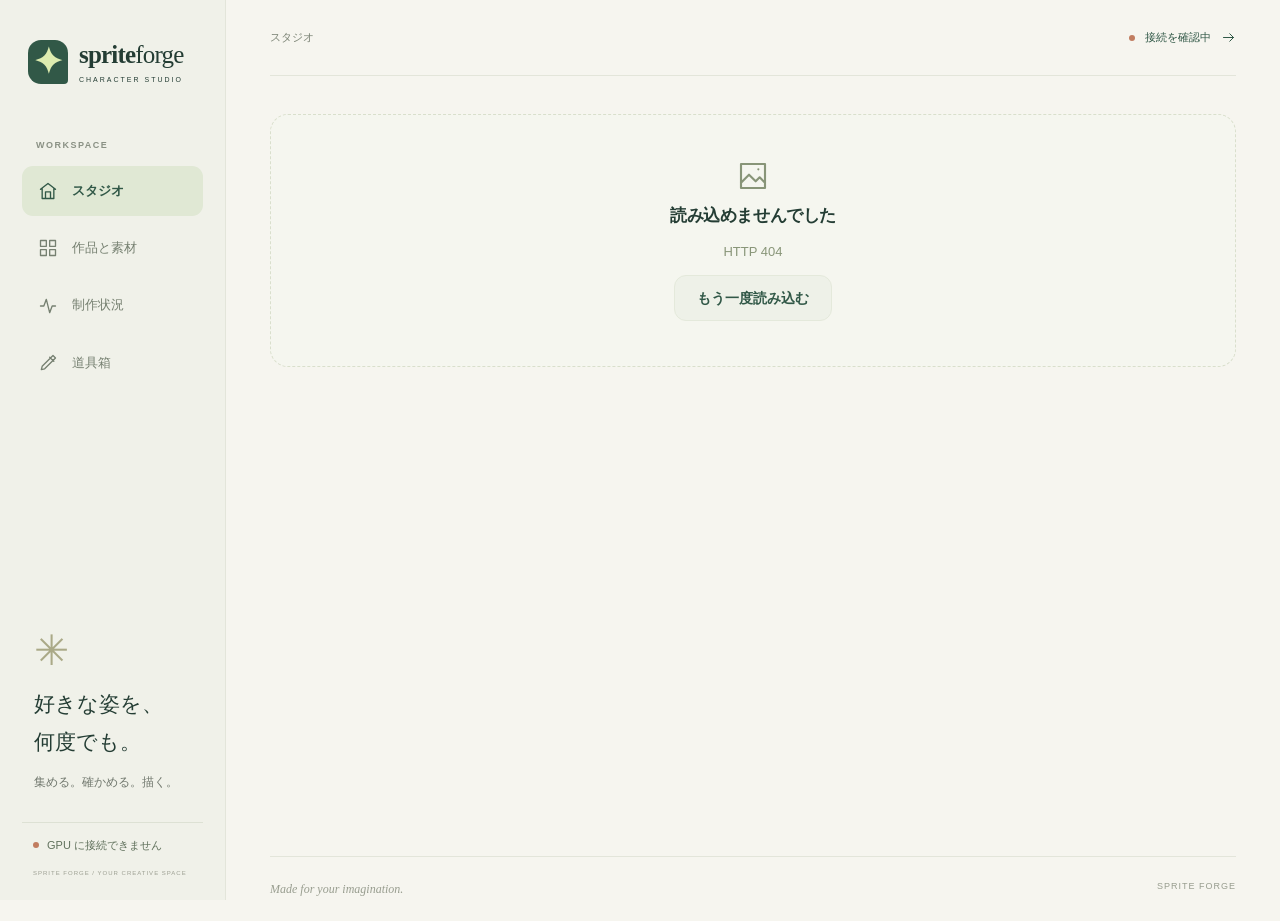
==== web/index.html @ 6a24218e "OK判定は選んだ部位を残したい箇所の先頭に出し、nullを描かない - OK判定の表示は、場所タグで選んだ部位を残したい箇所の先頭に並べ、AIの追加項目を重複なく後ろへ続ける - 保存済みのOK判定も" ====
<!doctype html>
<html lang="ja">
<head>
  <meta charset="UTF-8">
  <meta name="viewport" content="width=device-width, initial-scale=1, viewport-fit=cover">
  <meta name="theme-color" content="#f6f5ef">
  <meta name="color-scheme" content="light">
  <title>Sprite Forge — あなたのキャラクタースタジオ</title>
  <link rel="icon" href="data:image/svg+xml,%3Csvg xmlns='http://www.w3.org/2000/svg' viewBox='0 0 64 64'%3E%3Crect width='64' height='64' rx='18' fill='%232f5548'/%3E%3Cpath d='m32 10 6 16 16 6-16 6-6 16-6-16-16-6 16-6Z' fill='%23ddecaf'/%3E%3C/svg%3E">
  <link rel="stylesheet" href="./style.css?v=studio-3">
</head>
<body>
  <a class="skip-link" href="#app">本文へ</a>
  <aside class="sidebar">
    <a class="brand" href="#/" aria-label="Sprite Forge スタジオ"><span class="brand-mark">✦</span><span>sprite<span class="brand-light">forge</span><small>CHARACTER STUDIO</small></span></a>
    <p class="nav-label">WORKSPACE</p>
    <nav id="nav" aria-label="メインメニュー"></nav>
    <div class="sidebar-note"><span class="little-star">✳</span><p>好きな姿を、<br>何度でも。</p><span class="muted small">集める。確かめる。描く。</span></div>
    <a class="gpu-card" href="#/activity"><span id="gpu-dot" class="status-dot"></span><span id="gpu">GPU を確認中</span></a>
    <span class="version-label">SPRITE FORGE / YOUR CREATIVE SPACE</span>
  </aside>
  <div class="workspace">
    <header class="topbar"><span id="breadcrumb">スタジオ</span><a href="#/activity" id="live-status" class="live-status">制作状況</a></header>
    <main id="app" tabindex="-1"></main>
    <footer class="workspace-footer"><span>Made for your imagination.</span><span>SPRITE FORGE</span></footer>
  </div>
  <div id="notice" aria-live="polite"></div>
  <script type="module" src="./main.js?v=studio-7"></script>
</body>
</html>
---- web/style.css ----
@layer reset, base, layout, components, responsive;
@layer reset {
  *, *::before, *::after { box-sizing: border-box; }
  body, h1, h2, h3, p, figure { margin: 0; }
  button, input, textarea, select { font: inherit; }
  button, a, input, textarea, select, summary { -webkit-tap-highlight-color: transparent; }
  img { display: block; max-width: 100%; }
  button, a { touch-action: manipulation; }
  button { cursor: pointer; }
  a { color: inherit; text-decoration: none; }
  svg { flex: none; vertical-align: middle; }
  [hidden] { display: none !important; }
}
@layer base {
  :root { --paper: #f6f5ef; --white: #fffefa; --ink: #243d34; --muted: #72796f; --green: #315847; --green-dark: #213e32; --lime: #ddecaf; --peach: #f3d1ba; --line: #e3e5da; --error: #a13c36; --radius: 20px; }
  html { scroll-behavior: smooth; scroll-padding-top: 35px; }
  body { background: var(--paper); color: var(--ink); font-family: -apple-system, BlinkMacSystemFont, 'Hiragino Kaku Gothic ProN', 'Yu Gothic', 'Meiryo', sans-serif; font-size: 14px; line-height: 1.7; -webkit-font-smoothing: antialiased; }
  h1, h2, h3 { font-weight: 650; line-height: 1.45; letter-spacing: -.025em; text-wrap: balance; }
  h1 { font-size: clamp(26px, 2.65vw, 39px); } h2 { font-size: 23px; } h3 { font-size: 17px; }
  button, .button-link { display: inline-flex; justify-content: center; align-items: center; gap: 10px; min-height: 46px; padding: 11px 22px; color: #fffefa; background: var(--green); border: 1px solid transparent; border-radius: 12px; font-size: 14px; font-weight: 600; line-height: 1.45; transition: background .18s, transform .18s, box-shadow .18s, border-color .18s; }
  button:hover, .button-link:hover { background: var(--green-dark); }
  button:active, .button-link:active { transform: translateY(1px); }
  button:disabled { cursor: default; opacity: .55; transform: none; }
  .quiet { color: var(--green); background: #eef1e8; border-color: #e4e9db; }
  .quiet:hover { background: #e4ebda; }
  .text-button, .text-link { display: inline-flex; align-items: center; gap: 8px; color: var(--green); background: none; border: 0; border-radius: 6px; padding: 6px 0; font-weight: 600; font-size: 13px; min-height: 40px; }
  .text-button:hover, .text-link:hover { background: none; color: #648335; text-decoration: underline; text-underline-offset: 4px; }
  .icon-button { padding: 8px; width: 40px; height: 40px; min-height: 40px; background: transparent; color: inherit; border: 0; }
  .icon-button:hover { background: #243d3410; }
  .small-button { min-height: 38px; padding: 8px 14px; font-size: 12px; }
  input, select, textarea { display: block; width: 100%; min-width: 0; color: var(--ink); background: #fffefa; border: 1px solid #d9ddcf; border-radius: 11px; padding: 12px 14px; min-height: 46px; outline: none; transition: border-color .18s, box-shadow .18s; font-size: 14px; }
  input:focus, select:focus, textarea:focus { border-color: #64836a; box-shadow: 0 0 0 3px #63806514; }
  textarea { resize: vertical; line-height: 1.7; }
  input::placeholder, textarea::placeholder { color: #8f9588; }
  input[type=file] { padding: 9px; font-size: 12px; }
  input::file-selector-button { background: #edf0e5; color: var(--green); border: none; border-radius: 7px; padding: 6px 10px; margin-right: 9px; }
  :focus-visible { outline: 3px solid #7d9b54; outline-offset: 4px; }
  hr { width: 100%; height: 1px; background: var(--line); border: 0; margin: 6px 0; }
  .muted { color: var(--muted); } .small { font-size: 12px; } .danger, .error-text { color: var(--error); }
  .error-text { overflow-wrap: anywhere; font-size: 13px; }
  .eyebrow { font-size: 10px; font-weight: 650; letter-spacing: .17em; color: #6a806c; line-height: 1.5; }
  .stack { display: flex; flex-direction: column; gap: 22px; min-width: 0; }
  .actions { display: flex; flex-wrap: wrap; align-items: center; gap: 12px; }
  .centered { justify-content: center; }
  .section-heading { display: flex; align-items: center; justify-content: space-between; gap: 16px; }
  .section-heading .eyebrow { margin-bottom: 8px; }
  .truncate { overflow: hidden; text-overflow: ellipsis; white-space: nowrap; }
  .sr-only { position: absolute; width: 1px; height: 1px; padding: 0; overflow: hidden; clip: rect(0,0,0,0); white-space: nowrap; border: 0; }
  .skip-link { position: fixed; top: -100px; left: 16px; z-index: 100; background: var(--green); color: white; padding: 10px 20px; }
  .skip-link:focus { top: 10px; }
}
@layer layout {
  .sidebar { position: fixed; inset: 0 auto 0 0; width: 226px; padding: 40px 22px 22px; border-right: 1px solid var(--line); background: #f0f1e9; display: flex; flex-direction: column; z-index: 20; }
  .brand { display: flex; align-items: center; gap: 11px; padding-left: 6px; font-family: Georgia, serif; font-size: 25px; font-weight: bold; line-height: 1; letter-spacing: -.8px; }
  .brand-light { font-weight: normal; } .brand small { display: block; font-family: -apple-system, sans-serif; font-weight: 500; letter-spacing: 2px; font-size: 7px; margin-top: 9px; }
  .brand-mark { width: 40px; height: 44px; border-radius: 13px 13px 4px 13px; background: var(--green); color: var(--lime); display: grid; place-items: center; font-size: 36px; }
  .nav-label { margin: 54px 14px 13px; font-size: 9px; font-weight: 600; letter-spacing: 1.5px; color: #8a9184; }
  #nav { display: flex; flex-direction: column; gap: 7px; }
  #nav a { display: flex; align-items: center; gap: 14px; padding: 14px 16px; color: #768071; font-size: 13px; border-radius: 11px; }
  #nav a:hover { background: #e8ebdf; } #nav a.active { color: var(--green); font-weight: 650; background: #e0e8d4; }
  .sidebar-note { margin: auto 12px 28px; padding-top: 44px; } .sidebar-note p { font-size: 21px; font-weight: 500; line-height: 1.8; margin: 12px 0 10px; }
  .little-star { font-size: 42px; color: #aaa987; line-height: 1; }
  .gpu-card { display: flex; align-items: center; gap: 8px; padding: 13px 11px; border-top: 1px solid #dde1d4; font-size: 11px; color: #5f705b; }
  .status-dot { width: 6px; height: 6px; border-radius: 100%; background: #a6ae9c; display: inline-block; flex: none; }
  .status-dot.online { background: #639367; box-shadow: 0 0 0 4px #6d956211; } .status-dot.offline { background: #c17d60; }
  .version-label { color: #9b9e91; font-size: 6px; letter-spacing: 1px; padding-left: 11px; }
  .workspace { margin-left: 226px; }
  .topbar { height: 76px; margin: 0 44px; border-bottom: 1px solid var(--line); display: flex; align-items: center; justify-content: space-between; font-size: 11px; color: #7c8476; }
  .live-status { display: flex; align-items: center; gap: 10px; color: var(--green); }
  #app { outline: none; min-height: calc(100vh - 180px); }
  .page { max-width: 1500px; margin: 0 auto; padding: 38px 44px 0; animation: enter .3s ease-out; }
  .workspace-footer { margin: 60px 44px 0; border-top: 1px solid var(--line); padding: 22px 0; display: flex; justify-content: space-between; font-size: 9px; letter-spacing: 1px; color: #989d8f; }
  .workspace-footer span:first-child { font-family: Georgia, serif; font-style: italic; font-size: 12px; letter-spacing: 0; }
  .page-head { display: flex; justify-content: space-between; align-items: center; gap: 24px; margin: 6px 0 32px; }
  .page-head .eyebrow { margin-bottom: 12px; } .page-head h1 + p { margin-top: 12px; font-size: 13px; }
  .page-head select { max-width: 200px; }
  .section { margin-top: 42px; }
  .card { background: var(--white); border: 1px solid var(--line); border-radius: var(--radius); padding: 30px; }
  .tools-layout { display: grid; grid-template-columns: repeat(2, minmax(0, 1fr)); gap: 24px; align-items: start; }
  .flow-layout { display: grid; grid-template-columns: minmax(0, 1fr) 240px; gap: 26px; align-items: start; }
  .flow-main { min-width: 0; }
  .step-body { background: var(--white); border: 1px solid var(--line); border-radius: 20px; padding: 30px; scroll-margin-top: 24px; outline: none; }
  .step-heading { padding-bottom: 23px; border-bottom: 1px solid var(--line); } .step-heading h2 { margin: 10px 0 7px; }
  .context-card { position: sticky; top: 25px; background: #ecefe3; padding: 20px; border: 1px solid #e1e5d6; border-radius: 18px; display: flex; flex-direction: column; gap: 14px; }
  .context-card .picture { aspect-ratio: 1.1; } .context-card .picture img { padding: 5px; } .context-card h3 { font-size: 20px; }
  .context-placeholder { height: 140px; display: grid; place-items: center; color: #a5b28c; }
}
@layer components {
  .learning-images { display: grid; grid-template-columns: repeat(auto-fit, minmax(65px, 1fr)); gap: 10px; }
  .learning-images figure { min-width: 0; margin: 0; }
  .learning-images .picture { height: 96px; }
  .learning-images figcaption { display: block; margin-top: 7px; font-size: 12px; }
  .learning-images figcaption p { margin-top: 4px; overflow-wrap: anywhere; }
  .next-step { display: flex; flex-direction: column; align-items: flex-end; gap: 8px; max-width: 65%; text-align: right; }
  .next-step p:empty { display: none; }
  .upload-status { color: var(--green); font-size: 13px; }
  .optional-wishes, .layout-manual { padding: 14px 0; border-top: 1px solid var(--line); }
  .optional-wishes > .intent-editor { margin-top: 16px; }
  .layout-manual > .layout-list { margin-top: 18px; }
  .layout-outline { display: flex; flex-wrap: wrap; gap: 7px; }
  .hero { position: relative; display: grid; grid-template-columns: 1.1fr 1fr; min-height: 392px; border: 1px solid #e0e5d2; border-radius: 25px; background: #e9eddc; overflow: hidden; }
  .hero-copy { padding: 39px 0 32px 37px; z-index: 2; } .hero .eyebrow { display: flex; align-items: center; gap: 9px; font-size: 9px; }
  .tiny-dot { background: #779156; width: 5px; height: 5px; border-radius: 50%; }
  .hero h1 { margin-top: 24px; font-size: clamp(31px, 3.3vw, 52px); line-height: 1.5; font-weight: 600; letter-spacing: -.055em; }
  .hero h1 span { color: #667e4b; }
  .hero-description { font-size: 12px; line-height: 2; color: #687661; margin-top: 16px; }
  .hero-cta { margin-top: 22px; font-size: 12px; padding: 13px 19px; border-radius: 10px; }
  .hero-footnote { color: #8a927d; font-size: 10px; margin-top: 13px; }
  .hero-art { position: relative; min-width: 0; align-self: stretch; }
  .hero-orbit { width: 370px; height: 370px; position: absolute; left: 7%; top: 25px; border: 1px solid #cdd6b8; border-radius: 50%; }
  .hero-orbit::after { content: ''; position: absolute; inset: 30px; border: 1px dashed #d5dbc5; border-radius: 50%; }
  .art-print { position: absolute; background: #fffcf4; padding: 8px 8px 0; border-radius: 5px; border: 1px solid #e5e2d7; box-shadow: 0 12px 25px #40543d1b; }
  .art-print .picture { border-radius: 2px; width: 100%; background: #fff; height: calc(100% - 27px); }
  .art-print .picture img { object-fit: contain; }
  .print-0 { width: 66%; height: 230px; left: 5%; top: 90px; transform: rotate(-10deg); z-index: 2; }
  .print-1 { width: 48%; height: 153px; right: 2%; top: 40px; transform: rotate(12deg); z-index: 1; }
  .print-2 { width: 32%; height: 151px; right: 8%; top: 214px; transform: rotate(7deg); z-index: 3; }
  .print-caption { display: block; text-align: center; font-size: 8px; line-height: 26px; letter-spacing: 1.2px; color: #8e8e79; }
  .hero-star { position: absolute; color: #799363; z-index: 3; } .star-one { left: 9%; top: 19px; font-size: 39px; transform: rotate(12deg); } .star-two { bottom: 10px; left: 0; font-size: 43px; }
  .hero-sticker { position: absolute; bottom: 26px; right: 17px; background: #f9ebcf; border: 1px solid #e7d5b5; color: #7a7657; padding: 8px 13px; border-radius: 30px; font-size: 9px; z-index: 5; transform: rotate(-5deg); display: flex; gap: 6px; }
  .blank-canvas { position: absolute; inset: 55px 45px 45px 35px; background: #fbfaf1; border: 1px solid #dce0cd; border-radius: 100px 100px 12px 12px; display: flex; flex-direction: column; align-items: center; justify-content: center; gap: 24px; transform: rotate(5deg); color: #81926a; }
  .blank-canvas span { font: italic 25px/1.4 Georgia, serif; text-align: center; }
  .flow-cards { display: grid; grid-template-columns: repeat(5, minmax(0, 1fr)); gap: 13px; }
  .flow-tile { display: flex; flex-direction: column; padding: 18px; border: 1px solid var(--line); border-radius: 17px; background: var(--white); transition: transform .2s, box-shadow .2s, border-color .2s; min-width: 0; }
  .flow-tile:hover { transform: translateY(-4px); border-color: #b5c3a4; box-shadow: 0 8px 23px #3d513d08; }
  .flow-tile-top { display: flex; align-items: center; justify-content: space-between; margin-bottom: 23px; }
  .flow-number { font: italic 14px Georgia, serif; color: #b4b8a8; }
  .flow-icon { display: inline-flex; align-items: center; justify-content: center; width: 42px; height: 42px; border-radius: 13px; background: #e8eedb; color: #688346; flex: none; }
  .flow-draw .flow-icon, .peach { color: #9d7254; background: #f7e4d5; }
  .flow-restyle .flow-icon { color: #93814d; background: #f4eed4; }
  .flow-style .flow-icon { color: #747f97; background: #e5e9f0; }
  .flow-styleonly .flow-icon { color: #93748b; background: #efe4ed; }
  .flow-tile h3 { font-size: 14px; letter-spacing: -.04em; min-height: 41px; }
  .flow-tile p { font-size: 11px; line-height: 1.8; color: #707b67; margin-top: 8px; flex: 1; }
  .flow-bottom { display: flex; align-items: center; justify-content: space-between; padding-top: 20px; margin-top: 15px; border-top: 1px solid #edf0e6; font-size: 9px; color: #95a18a; }
  .flow-bottom svg { width: 17px; color: #5b7552; }
  .home-characters { display: grid; grid-template-columns: repeat(2, minmax(0, 1fr)); gap: 20px; }
  .continue-card { display: grid; grid-template-columns: 130px minmax(0, 1fr); background: var(--white); border: 1px solid var(--line); border-radius: 17px; overflow: hidden; }
  .continue-cover { background: #edece4; } .continue-cover .picture { height: 100%; border-radius: 0; } .continue-cover img { padding: 8px; }
  .continue-card > .stack { padding: 19px 20px; gap: 12px; } .continue-card button { align-self: flex-start; min-height: 35px; padding: 7px 12px; font-size: 11px; }
  .studio-footer { display: flex; gap: 24px; color: #98a08e; margin-top: 26px; font-size: 10px; }
  .badge { display: inline-flex; align-items: center; padding: 4px 9px; border-radius: 6px; background: #eff0e8; color: #8a907d; font-size: 10px; font-weight: 500; white-space: nowrap; }
  .badge.green { background: #e8efd9; color: #53702f; }
  .picture { position: relative; display: flex; align-items: center; justify-content: center; width: 100%; padding: 0; border: 0; border-radius: 12px; overflow: hidden; background-color: #f1f0ea; background-image: linear-gradient(45deg,#e9e9e155 25%,transparent 25%),linear-gradient(-45deg,#e9e9e155 25%,transparent 25%),linear-gradient(45deg,transparent 75%,#e9e9e155 75%),linear-gradient(-45deg,transparent 75%,#e9e9e155 75%); background-size: 20px 20px; background-position: 0 0,0 10px,10px -10px,-10px 0; min-height: 80px; }
  .picture:hover { background-color: #ebece1; }
  .picture img { width: 100%; height: 100%; object-fit: contain; max-height: 700px; }
  .expand-icon { position: absolute; right: 9px; bottom: 9px; display: grid; place-items: center; width: 28px; height: 28px; border-radius: 8px; background: #fffffff0; box-shadow: 0 2px 5px #0001; color: var(--green); opacity: 0; transition: opacity .2s; }
  .picture:hover .expand-icon, .picture:focus-visible .expand-icon { opacity: 1; }
  .image-placeholder, .image-unavailable { display: grid; place-items: center; color: #99a38a; padding: 20px; min-height: 100px; font-size: 11px; }
  .empty { grid-column: 1 / -1; padding: 45px 20px; border: 1px dashed #d9dfcc; border-radius: 18px; display: flex; flex-direction: column; align-items: center; text-align: center; gap: 12px; color: #889578; background: #f5f6ef; }
  .empty h3 { color: var(--ink); } .empty p { font-size: 13px; max-width: 420px; } .empty .button-link { margin-top: 6px; }
  .steps { list-style: none; padding: 0; margin: 0 0 28px; display: flex; gap: 8px; }
  .steps li { flex: 1; position: relative; min-width: 0; } .steps li:not(:last-child)::after { position: absolute; content: ''; height: 1px; background: #d8dfcb; width: 14px; right: -12px; top: 23px; }
  .step { width: 100%; color: #8b9481; background: none; font-weight: 500; font-size: 12px; padding: 10px 6px; white-space: nowrap; gap: 9px; }
  .step:hover { background: #edf0e6; } .step.active { background: #e3ebd6; color: var(--green); font-weight: 650; } .step.past { color: #658554; }
  .step-number { width: 25px; height: 25px; display: grid; place-items: center; border: 1px solid #d7dfcb; border-radius: 50%; font-size: 11px; flex: none; }
  .step.active .step-number { background: var(--green); color: #f1f6e8; border-color: var(--green); }
  .step.past .step-number { background: #e6eddc; border-color: transparent; }
  .step-navigation { display: flex; align-items: center; justify-content: space-between; gap: 14px; margin-top: 22px; }
  .step-navigation > span { margin-left: auto; margin-right: auto; }
  .entity-grid { display: grid; grid-template-columns: repeat(auto-fill,minmax(165px,1fr)); gap: 16px; }
  .entity-tile { position: relative; display: flex; flex-direction: column; align-items: stretch; justify-content: start; border: 1px solid #e0e5d5; border-radius: 15px; padding: 8px; background: #fffefa; color: var(--ink); overflow: hidden; text-align: left; }
  .entity-tile:hover { background: #f3f6ec; } .entity-tile.selected { border-color: #64864c; background: #f0f5e7; box-shadow: 0 0 0 2px #68834326; }
  .entity-cover { height: 165px; border-radius: 9px; overflow: hidden; background: #f2f1eb; display: grid; place-items: center; } .entity-cover img { width: 100%; height: 100%; object-fit: contain; }
  .entity-caption { padding: 3px 5px; display: flex; flex-direction: column; gap: 4px; } .entity-tile > .badge { margin: 0 5px 5px; align-self: flex-start; }
  .selection-check { position: absolute; right: 16px; top: 16px; width: 25px; height: 25px; background: var(--green); color: white; border-radius: 50%; display: grid; place-items: center; }
  .create-card, .redraw-editor { border: 1px solid var(--line); border-radius: 14px; background: #f8f9f2; }
  summary { display: list-item; cursor: pointer; font-size: 13px; font-weight: 600; padding: 17px 20px; }
  summary svg { margin: 0 7px; } details > .stack { padding: 5px 22px 24px; }
  .field { display: flex; flex-direction: column; gap: 8px; min-width: 0; font-size: 13px; }
  .field-label { font-weight: 600; } .field small { font-weight: 400; font-size: 11px; }
  .advanced { border-top: 1px solid var(--line); border-bottom: 1px solid var(--line); } .advanced summary { padding: 14px 0; font-size: 12px; color: #7e8971; } .advanced .form-grid { padding: 4px 0 19px; }
  .form-grid { display: grid; grid-template-columns: repeat(auto-fit,minmax(180px,1fr)); gap: 18px; }
  .strength-control { grid-column: 1 / -1; min-width: 0; margin: 0; padding: 0; border: 0; }
  .sample-grid { display: grid; grid-template-columns: repeat(auto-fill,minmax(220px,1fr)); align-items: start; gap: 18px; }
  .sample-card { min-width: 0; border: 1px solid var(--line); border-radius: 15px; overflow: hidden; background: var(--white); } .sample-card > .picture { aspect-ratio: 1.25; border-radius: 0; height: auto; } .sample-card > .picture img { max-height: 260px; padding: 5px; }
  .sample-content { padding: 16px; gap: 11px; } .sample-content strong { font-size: 12px; } .sample-content textarea { font-size: 12px; padding: 10px; } .sample-content .actions { justify-content: space-between; gap: 8px; }
  .draft-status { color: #627447; font-size: 10px; }
  .upload-section { margin-top: 10px; }
  .dropzone { position: relative; border: 1px dashed #b6c39f; background: #f2f5e9; min-height: 175px; display: flex; flex-direction: column; align-items: center; justify-content: center; gap: 7px; border-radius: 15px; cursor: pointer; transition: background .2s, border-color .2s; text-align: center; padding: 20px; }
  .dropzone:hover, .dropzone.dragging { background: #e6eed8; border-color: #6f8757; } .dropzone:focus-within { outline: 3px solid #7d9b54; outline-offset: 3px; } .dropzone.uploading { opacity: .65; cursor: wait; }
  .upload-symbol { color: #708954; margin-bottom: 3px; } .pending-grid .sample-card { border-style: dashed; background: #fbfbf4; }
  .training-summary { display: flex; align-items: center; gap: 27px; padding: 24px; background: #f3f5eb; border-radius: 15px; } .training-summary p { font-size: 12px; margin-top: 10px; }
  .mini-stack { display: flex; flex: none; padding-right: 8px; } .mini-stack img { width: 65px; height: 90px; object-fit: contain; background: white; border-radius: 6px; border: 3px solid #fff; box-shadow: 0 2px 5px #0001; margin-right: -28px; transform: rotate(-7deg); } .mini-stack img:nth-child(2) { transform: rotate(2deg); } .mini-stack img:nth-child(3) { transform: rotate(10deg); margin-right: 0; }
  .callout { padding: 22px; background: #f1f3e8; border: 1px solid #e2e7d3; border-radius: 14px; } .callout p { font-size: 12px; margin-top: 8px; overflow-wrap: anywhere; }
  .panel-picker { display: grid; grid-template-columns: repeat(auto-fill,minmax(85px,1fr)); gap: 9px; max-height: 430px; overflow-y: auto; padding: 3px; }
  .panel-tile { display: flex; flex-direction: column; padding: 6px; background: #fffefa; border: 1px solid var(--line); color: var(--muted); font-size: 9px; font-weight: 400; gap: 7px; }
  .panel-tile:hover, .panel-tile.selected { background: #e8f0dc; border-color: #799762; color: var(--green); } .panel-tile img { width: 100%; height: 75px; object-fit: contain; background: white; }
  .comparison { margin-top: 20px; } .comparison .picture { max-height: 260px; margin-top: 12px; } .comparison img { max-height: 260px; }
  .job-view { border: 1px solid #d9e1ca; background: #f4f7ec; padding: 24px; border-radius: 16px; display: flex; flex-direction: column; gap: 18px; }
  .job-view.completed { background: #f5f7ef; } .job-view.failed { background: #faf0e9; border-color: #e9cebc; }
  .job-heading { display: flex; align-items: center; gap: 15px; } .job-heading strong { font-size: 14px; } .job-heading p { font-size: 11px; margin-top: 2px; }
  .job-symbol { display: grid; place-items: center; flex: none; width: 46px; height: 46px; color: #7d9854; background: #e8efd9; border-radius: 13px; }
  .working svg { animation: breathe 2.5s ease-in-out infinite; } .elapsed { margin-left: auto; white-space: nowrap; color: #829269; font-size: 11px; font-variant-numeric: tabular-nums; }
  .progress-wrap { display: flex; flex-direction: column; gap: 6px; } .progress-wrap > span { align-self: flex-end; font-size: 11px; color: #718a4e; font-variant-numeric: tabular-nums; }
  progress { appearance: none; width: 100%; height: 7px; border: 0; background: #e0e7d2; border-radius: 10px; overflow: hidden; } progress::-webkit-progress-bar { background: #e0e7d2; border-radius: 10px; } progress::-webkit-progress-value { background: #849f53; border-radius: 10px; transition: width .5s; } progress::-moz-progress-bar { background: #849f53; }
  .indeterminate { height: 4px; background: #e4ead9; border-radius: 10px; overflow: hidden; } .indeterminate span { display: block; width: 25%; height: 100%; background: #a1b47b; border-radius: 10px; animation: drift 2.5s ease-in-out infinite; }
  .result-grid { display: grid; grid-template-columns: repeat(auto-fit,minmax(180px,1fr)); gap: 16px; } .result-grid figure { min-width: 0; } .result-grid .picture { height: 320px; } .result-grid.with-sheet figure:first-child { grid-column: 1 / -1; } .result-grid.with-sheet figure:first-child .picture { height: auto; }
  figcaption { font-size: 10px; color: #91a07e; display: flex; align-items: center; justify-content: space-between; gap: 9px; } figcaption .text-link { font-size: 11px; }
  .panel-progress { display: grid; grid-template-columns: repeat(auto-fill,minmax(75px,1fr)); gap: 8px; } .panel-progress .picture { height: 95px; padding: 4px; background: white; }
  .library-toolbar { display: flex; justify-content: space-between; align-items: center; gap: 20px; margin-bottom: 24px; } .library-toolbar input { max-width: 270px; background: var(--white); font-size: 12px; }
  .tabs { display: flex; gap: 5px; border-bottom: 1px solid var(--line); padding-bottom: 6px; } .tabs button { background: none; color: #8c9582; padding: 11px 16px; font-size: 12px; } .tabs button.active { background: #e6edda; color: var(--green); }
  .gallery { display: grid; grid-template-columns: repeat(auto-fill,minmax(230px,1fr)); gap: 22px; margin-top: 15px; }
  .work-card { border: 1px solid var(--line); border-radius: 17px; overflow: hidden; background: var(--white); min-width: 0; } .work-card > .picture { height: 265px; border-radius: 0; padding: 10px; }
  .work-caption { padding: 17px 19px; } .work-caption h3 { margin-top: 10px; } .work-caption.stack h3 { margin: 0; } .work-caption .section-heading { gap: 8px; } .work-caption .actions { justify-content: space-between; margin-top: 10px; }
  .activity-list { margin: 25px auto 0; max-width: 950px; }
  .source-preview .picture { height: 280px; }
  dialog { color: var(--ink); background: var(--white); border: 1px solid var(--line); border-radius: 20px; box-shadow: 0 30px 100px #10271944; }
  dialog::backdrop { background: #14271ed9; backdrop-filter: blur(6px); }
  .lightbox { width: min(1200px,95vw); max-height: 94dvh; padding: 18px; }
  .lightbox-head { display: flex; align-items: center; gap: 12px; padding-bottom: 15px; font-size: 13px; } .lightbox-head > span { margin-right: auto; } .lightbox-head .button-link { font-size: 11px; min-height: 36px; padding: 9px 12px; }
  .lightbox-head select { width: auto; min-height: 36px; padding: 6px 10px; }
  .layout-waiting { padding: 18px; border: 1px solid var(--line); border-left: 4px solid var(--accent, #315c4b); border-radius: 12px; background: #eef3e7; color: var(--ink); font-size: 15px; line-height: 1.8; }
  .lightbox-stage { height: 65dvh; overflow: auto; overscroll-behavior: contain; background: #edeee6; border-radius: 12px; } .lightbox-stage img { display: block; width: auto; height: auto; max-width: 100%; max-height: 100%; margin: 0 auto; object-fit: contain; }
  .work-dialog { width: min(630px,95vw); padding: 27px; } .work-dialog > * + * { margin-top: 17px; } .work-dialog > .picture { height: 380px; }
  .confirm-dialog { width: min(430px,92vw); padding: 26px; } .confirm-dialog > * + * { margin-top: 20px; } .confirm-dialog .actions { justify-content: flex-end; }
  #notice { position: fixed; right: 24px; bottom: 24px; z-index: 100; display: flex; flex-direction: column; gap: 8px; max-width: min(450px,calc(100vw - 32px)); }
  .toast { display: flex; align-items: center; gap: 11px; padding: 10px 11px 10px 17px; color: #f4f5e9; background: #315543; border: 1px solid #567356; box-shadow: 0 7px 28px #20332326; border-radius: 14px; font-size: 12px; animation: enter .2s ease-out; } .toast > span { overflow-wrap: anywhere; } .toast.error { background: #783e32; border-color: #9d6152; }
  .loading-placeholder { display: flex; align-items: center; justify-content: center; gap: 15px; min-height: 320px; color: #8a9b73; }
  @keyframes enter { from { opacity: 0; transform: translateY(7px); } to { opacity: 1; transform: translateY(0); } }
  @keyframes breathe { 50% { opacity: .4; transform: rotate(45deg) scale(.85); } }
  @keyframes drift { 0%,100% { transform: translateX(-100%); } 50% { transform: translateX(400%); } }
}
@layer responsive {
  @media(min-width:1600px) { .page { padding-top: 50px; } .hero { min-height: 430px; } .hero-copy { padding-left: 55px; } .hero-art { max-width: 540px; } .print-0 { height: 275px; } .print-1 { height: 185px; } .print-2 { height: 170px; top: 240px; } .flow-tile { padding: 24px; } .flow-tile h3 { font-size: 16px; } }
  @media(max-width:1200px) { .sidebar { width: 195px; padding-inline: 16px; } .workspace { margin-left: 195px; } .page { padding-inline: 28px; } .topbar, .workspace-footer { margin-inline: 28px; } .flow-layout { grid-template-columns: minmax(0,1fr) 195px; gap: 20px; } .flow-cards { grid-template-columns: repeat(3,minmax(0,1fr)); } .flow-tile h3 { min-height: 0; } .flow-style, .flow-styleonly { display: grid; grid-template-columns: auto 1fr; column-gap: 15px; } .flow-style .flow-tile-top, .flow-styleonly .flow-tile-top { grid-row: 1 / 4; margin: 0; } .flow-style .flow-number, .flow-styleonly .flow-number, .flow-style .flow-bottom, .flow-styleonly .flow-bottom { display: none; } .flow-styleonly { grid-column: span 2; } .hero-copy { padding-left: 28px; } .hero h1 { font-size: 38px; } .print-0 { height: 210px; } .print-2 { height: 135px; } .continue-card { grid-template-columns: 100px minmax(0,1fr); } .step-body { padding: 24px; } }
  @media(max-width:1000px) { .flow-layout { grid-template-columns: minmax(0,1fr); } .context-card { position: static; display: grid; grid-template-columns: 75px 1fr; gap: 6px 15px; padding: 16px; grid-row: 1; } .context-card .picture, .context-placeholder { grid-row: 1 / 5; height: 75px; width: 75px; } .context-card > .eyebrow, .context-card hr, .context-card p:last-child { display: none; } .context-card h3 { font-size: 17px; } .context-card > .small { grid-column: 2; } .home-characters { grid-template-columns: 1fr; } .hero { grid-template-columns: 1.1fr 1fr; } .hero h1 { font-size: 33px; } .hero-description { font-size: 11px; } .hero-art .print-0 { width: 78%; left: -3%; height: 185px; top: 90px; } .print-1 { height: 130px; right: -5%; } .print-2 { width: 42%; height: 130px; top: 227px; } .hero-sticker { right: 8px; bottom: 18px; font-size: 8px; } .hero .eyebrow { font-size: 7px; } .hero-footnote { font-size: 9px; } .tools-layout { grid-template-columns: 1fr; } }
  @media(max-width:760px) {
    .sidebar { position: static; width: 100%; height: 72px; padding: 0 20px; flex-direction: row; align-items: center; justify-content: space-between; border-right: 0; border-bottom: 1px solid var(--line); }
    .brand { font-size: 23px; padding: 0; gap: 9px; } .brand-mark { width: 34px; height: 37px; border-radius: 10px 10px 3px 10px; font-size: 30px; } .brand small { font-size: 6px; margin-top: 7px; }
    .nav-label, .sidebar-note, .version-label { display: none; }
    #nav { position: fixed; bottom: 0; left: 0; right: 0; display: grid; grid-template-columns: repeat(4,1fr); gap: 0; padding: 7px 9px calc(7px + env(safe-area-inset-bottom)); border-top: 1px solid #dce3d2; background: #f8f9f1f5; backdrop-filter: blur(20px); box-shadow: 0 -5px 25px #344f2d07; }
    #nav a { display: flex; flex-direction: column; gap: 4px; font-size: 9px; padding: 7px 0 5px; border-radius: 10px; line-height: 1.3; } #nav svg { width: 20px; height: 20px; }
    .gpu-card { border: none; padding: 0; font-size: 9px; gap: 7px; }
    .workspace { margin-left: 0; } .topbar { height: 45px; margin-inline: 20px; font-size: 10px; } .live-status { font-size: 10px; }
    .page { padding: 22px 20px 0; } .workspace-footer { margin: 40px 20px 85px; padding: 20px 0; font-size: 7px; }
    .hero { min-height: 0; border-radius: 19px; display: flex; flex-direction: column; }
    .hero-copy { padding: 25px 24px 16px; } .hero h1 { font-size: 32px; margin-top: 16px; line-height: 1.4; } .hero-description { margin-top: 12px; font-size: 11px; } .hero-cta { font-size: 11px; min-height: 42px; gap: 9px; padding: 11px 16px; margin-top: 16px; } .hero-cta svg { width: 16px; } .hero-footnote { display: none; }
    .hero-art { height: 195px; margin: 0 22px 14px; flex: none; } .hero-orbit { width: 240px; height: 240px; top: -20px; left: 15%; } .hero-art .print-0 { height: 160px; top: 12px; width: 68%; left: 3%; } .hero-art .print-1 { height: 100px; top: 0; width: 44%; right: 0; } .hero-art .print-2 { top: 75px; height: 112px; width: 29%; right: 4%; } .hero-sticker { display: none; } .star-one { font-size: 27px; left: 0; top: -8px; } .star-two { font-size: 25px; left: 2%; bottom: 0; } .print-caption { font-size: 7px; } .art-print { padding: 5px 5px 0; } .art-print .picture { height: calc(100% - 21px); } .print-caption { line-height: 21px; }
    .blank-canvas { inset: 5px 32px; border-radius: 70px 70px 12px 12px; flex-direction: row; gap: 18px; } .blank-canvas svg { width: 42px; } .blank-canvas span { font-size: 18px; }
    .section { margin-top: 32px; } .section > .section-heading { align-items: end; } .section > .section-heading > .small { display: none; } .section-heading h2 { font-size: 20px; } .eyebrow { font-size: 8px; }
    .flow-cards { grid-template-columns: repeat(2,minmax(0,1fr)); gap: 12px; } .flow-tile { padding: 17px; border-radius: 14px; } .flow-tile-top { margin-bottom: 17px; } .flow-tile h3 { font-size: 13px; } .flow-tile p { font-size: 10px; margin-top: 7px; } .flow-bottom { padding-top: 13px; margin-top: 11px; font-size: 9px; } .flow-icon { width: 36px; height: 36px; border-radius: 10px; } .flow-icon svg { width: 22px; }
    .flow-style { display: flex; } .flow-style .flow-tile-top { margin-bottom: 17px; } .flow-style .flow-number, .flow-style .flow-bottom { display: flex; } .flow-styleonly { padding: 16px 20px; display: grid; grid-template-columns: 40px 1fr; } .flow-styleonly h3 { align-self: end; }
    .continue-card { grid-template-columns: 105px minmax(0,1fr); } .continue-card > .stack { padding: 16px; } .continue-card h3 { font-size: 17px; }
    .page-head { align-items: flex-start; gap: 15px; margin: 4px 0 26px; } .page-head h1 { font-size: 26px; } .page-head > .text-link { display: none; } .page-head > .button-link { padding: 10px 13px; font-size: 11px; min-height: 40px; white-space: nowrap; } .page-head .eyebrow { margin-bottom: 8px; } .page-head h1 + p { font-size: 11px; line-height: 1.8; margin-top: 10px; }
    .steps { gap: 4px; margin-bottom: 20px; overflow-x: auto; } .steps li:not(:last-child)::after { display: none; } .step { flex-direction: column; padding: 8px 5px; font-size: 10px; gap: 6px; border-radius: 9px; min-width: 55px; } .step-number { width: 24px; height: 24px; }
    .flow-layout { gap: 16px; } .step-body { padding: 20px 16px; border-radius: 15px; } .step-heading { padding-bottom: 17px; } .step-heading h2 { font-size: 22px; } .step-heading > p:last-child { font-size: 11px; }
    .stack { gap: 18px; } .step-navigation { flex-wrap: wrap; gap: 10px; } .step-navigation button, .step-navigation .button-link { font-size: 12px; padding: 12px 13px; } .step-navigation > span { display: none; } .step-navigation > :last-child { margin-left: auto; }
    .entity-grid { grid-template-columns: repeat(2,minmax(0,1fr)); gap: 12px; } .entity-cover { height: 140px; } .entity-caption strong { font-size: 13px; } .entity-caption .small { font-size: 10px; } .entity-tile { gap: 8px; }
    .field { font-size: 12px; } input, textarea, select { font-size: 16px; } .field small { font-size: 10px; } .sample-content textarea { font-size: 16px; }
    .sample-grid { grid-template-columns: repeat(2,minmax(0,1fr)); gap: 12px; } .sample-content { padding: 11px; gap: 10px; } .sample-content .section-heading { align-items: flex-start; gap: 3px; } .sample-content textarea { font-size: 16px; padding: 8px; } .sample-content .small-button { width: 100%; padding-inline: 7px; font-size: 11px; } .sample-content .text-button { min-height: 32px; font-size: 11px; } .sample-content .actions { justify-content: flex-end; gap: 4px; } .draft-status { font-size: 8px; } .sample-content strong { font-size: 11px; }
    .sample-card > .picture { aspect-ratio: 1; } .dropzone { min-height: 150px; } .dropzone .small { font-size: 10px; } .upload-section > span { font-size: 11px; }
    .training-summary { padding: 18px; flex-direction: column; align-items: flex-start; gap: 20px; } .training-summary h3 { font-size: 16px; }
    details > .stack { padding-inline: 15px; } .callout { padding: 17px; }
    .job-view { padding: 17px; gap: 15px; } .job-heading { gap: 10px; flex-wrap: wrap; } .job-heading strong { font-size: 13px; } .job-symbol { width: 38px; height: 38px; border-radius: 10px; } .elapsed { font-size: 10px; } .job-view > .small { font-size: 10px; } .result-grid { grid-template-columns: repeat(2,minmax(0,1fr)); gap: 10px; } .result-grid .picture { height: 210px; } .result-grid figure:only-child { grid-column: 1 / -1; } .panel-progress { grid-template-columns: repeat(3,minmax(0,1fr)); }
    .library-toolbar { flex-direction: column; align-items: stretch; gap: 15px; } .library-toolbar input { max-width: none; font-size: 16px; } .tabs { justify-content: space-between; } .tabs button { font-size: 12px; padding: 9px 15px; } .gallery { grid-template-columns: repeat(2,minmax(0,1fr)); gap: 13px; } .work-card > .picture { height: 185px; padding: 5px; } .work-caption { padding: 13px; } .work-caption h3 { font-size: 15px; } .work-caption .small { font-size: 10px; } .work-caption .section-heading { flex-wrap: wrap; gap: 5px; } .work-caption .actions { flex-direction: column; align-items: flex-start; gap: 0; } .work-caption .text-button { font-size: 11px; min-height: 33px; } .work-caption .quiet { padding: 8px; font-size: 10px; } .work-caption.stack { gap: 10px; }
    .page-head:has(select) { flex-direction: column; } .page-head select { max-width: none; font-size: 14px; } .activity-list { margin-top: 20px; }
    .card { padding: 22px 18px; border-radius: 16px; } .card h2 { font-size: 22px; } .card > p { font-size: 12px; }
    #notice { left: 16px; right: 16px; bottom: calc(87px + env(safe-area-inset-bottom)); max-width: none; } .toast { font-size: 11px; }
    .lightbox { padding: 12px; width: 96vw; } .lightbox-head { flex-wrap: wrap; gap: 8px; font-size: 11px; } .lightbox-head > span { flex-basis: 100%; } .lightbox-stage { height: 60dvh; } .work-dialog { padding: 20px; } .work-dialog > .picture { height: 280px; }
  }
  @media(max-width:380px) { .page { padding-inline: 14px; } .hero-copy { padding-left: 16px; } .hero .eyebrow { font-size: 6px; letter-spacing: 1px; } .hero h1 { font-size: 24px; } .hero-description { font-size: 9px; } .hero-cta { padding-inline: 9px; font-size: 9px; } .sample-grid { grid-template-columns: 1fr; } .sample-card > .picture { aspect-ratio: 1.3; } .sample-content .actions { flex-direction: row; } .sample-content .small-button { width: auto; } .context-card { grid-template-columns: 60px 1fr; } .context-card .picture { width: 60px; height: 65px; } }
  @media(prefers-reduced-motion:reduce) { *, *::before, *::after { animation: none !important; transition: none !important; scroll-behavior: auto !important; } }
}
:root { --intent-accent: #7659d8; }
.intent-editor { border: 1px solid var(--intent-accent); border-radius: 20px; padding: clamp(18px, 3vw, 28px); background: color-mix(in srgb, var(--intent-accent) 5%, transparent); }
.intent-editor h3 { margin: 0; }
.intent-references { display: flex; gap: 12px; overflow-x: auto; padding-bottom: 8px; }
.intent-references figure { flex: 0 0 105px; margin: 0; }
.intent-references img { width: 105px; height: 90px; object-fit: contain; border-radius: 10px; }
.intent-references figcaption { font-size: 12px; margin-top: 6px; }
.intent-change { padding: 16px; border: 1px solid color-mix(in srgb, var(--intent-accent) 24%, transparent); border-radius: 14px; }
.intent-change select { width: auto; max-width: 60%; }
/* 学習へ渡す長い説明もスマートフォン幅で折り返す。 */
.training-caption { white-space: pre-wrap; overflow-wrap: anywhere; font: inherit; font-size: .875rem; }
@media (max-width: 700px) { .sample-grid.training-grid { grid-template-columns: 1fr; } }
.layout-editor { padding: clamp(16px, 3vw, 28px); border: 1px solid var(--line); border-radius: 20px; background: var(--surface, #fff); }
.layout-controls { border: 0; padding: 0; margin: 0; min-width: 0; display: grid; gap: 18px; }
.layout-list { display: grid; gap: 14px; grid-template-columns: repeat(auto-fit, minmax(min(100%, 260px), 1fr)); }
.layout-card { min-width: 0; padding: 16px; background: var(--bg, #f6f5f0); border-radius: 14px; overflow-wrap: anywhere; }
.layout-card .picture { max-height: 150px; }
.layout-card .actions { flex-shrink: 0; }
.layout-card input, .layout-card textarea, .layout-card select { max-width: 100%; }
.intent-defer { display: flex; align-items: flex-start; gap: 10px; min-height: 44px; cursor: pointer; }
.intent-defer input[type="checkbox"] { flex: 0 0 20px; width: 20px; height: 20px; min-height: 20px; margin: 3px 0 0; padding: 0; accent-color: var(--ink); }
.layout-part { padding: 12px 0; border-bottom: 1px solid var(--line); }
.preview-review-grid { display: grid; grid-template-columns: repeat(2, minmax(0, 1fr)); gap: 20px; }
.preview-review-card { min-width: 0; padding: 20px; border: 1px solid var(--line); border-radius: 18px; background: var(--surface, #fff); }
.preview-review-card .picture { width: 100%; height: 360px; }
.preview-review-card img { object-fit: contain; }
.preview-review-card textarea { width: 100%; max-width: 100%; }
.review-rating button[aria-pressed="true"] { background: var(--ink); color: white; }
.review-focus button[aria-pressed="true"] { border-color: var(--ink); background: var(--bg); }
.review-rating, .review-focus { flex-wrap: wrap; }
.review-question { padding: 12px; background: #fff3cf; border-radius: 10px; }
.review-meaning { font-size: .9rem; overflow-wrap: anywhere; }
.preview-comparison .picture { height: 260px; }
.preview-comparison figure { margin: 0; min-width: 0; }
@media (max-width: 700px) { .preview-review-grid { grid-template-columns: 1fr; } .preview-review-card { padding: 14px; } .preview-review-card .picture { height: 320px; } }
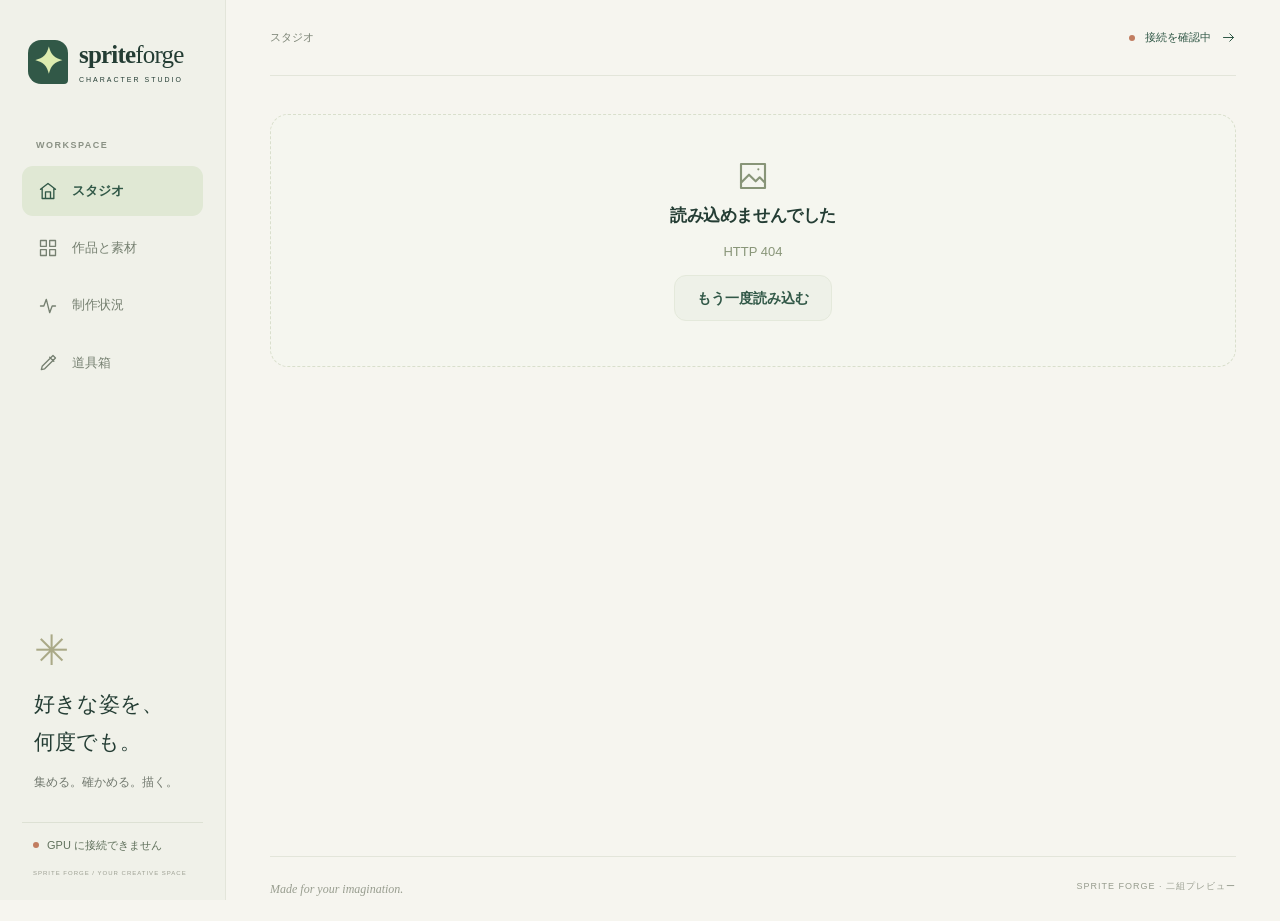
==== commit d3e7e7ff: "旧い1組プレビューを二組と誤認しない" ====
--- a/web/index.html
+++ b/web/index.html
@@ -7,7 +7,7 @@
   <meta name="color-scheme" content="light">
   <title>Sprite Forge — あなたのキャラクタースタジオ</title>
   <link rel="icon" href="data:image/svg+xml,%3Csvg xmlns='http://www.w3.org/2000/svg' viewBox='0 0 64 64'%3E%3Crect width='64' height='64' rx='18' fill='%232f5548'/%3E%3Cpath d='m32 10 6 16 16 6-16 6-6 16-6-16-16-6 16-6Z' fill='%23ddecaf'/%3E%3C/svg%3E">
-  <link rel="stylesheet" href="./style.css?v=studio-3">
+  <link rel="stylesheet" href="./style.css?v=pair2">
 </head>
 <body>
   <a class="skip-link" href="#app">本文へ</a>
@@ -22,9 +22,9 @@
   <div class="workspace">
     <header class="topbar"><span id="breadcrumb">スタジオ</span><a href="#/activity" id="live-status" class="live-status">制作状況</a></header>
     <main id="app" tabindex="-1"></main>
-    <footer class="workspace-footer"><span>Made for your imagination.</span><span>SPRITE FORGE</span></footer>
+    <footer class="workspace-footer"><span>Made for your imagination.</span><span>SPRITE FORGE · 二組プレビュー</span></footer>
   </div>
   <div id="notice" aria-live="polite"></div>
-  <script type="module" src="./main.js?v=studio-7"></script>
+  <script type="module" src="./main.js?v=pair2"></script>
 </body>
 </html>
--- a/web/style.css
+++ b/web/style.css
@@ -195,7 +195,7 @@
   .progress-wrap { display: flex; flex-direction: column; gap: 6px; } .progress-wrap > span { align-self: flex-end; font-size: 11px; color: #718a4e; font-variant-numeric: tabular-nums; }
   progress { appearance: none; width: 100%; height: 7px; border: 0; background: #e0e7d2; border-radius: 10px; overflow: hidden; } progress::-webkit-progress-bar { background: #e0e7d2; border-radius: 10px; } progress::-webkit-progress-value { background: #849f53; border-radius: 10px; transition: width .5s; } progress::-moz-progress-bar { background: #849f53; }
   .indeterminate { height: 4px; background: #e4ead9; border-radius: 10px; overflow: hidden; } .indeterminate span { display: block; width: 25%; height: 100%; background: #a1b47b; border-radius: 10px; animation: drift 2.5s ease-in-out infinite; }
-  .result-grid { display: grid; grid-template-columns: repeat(auto-fit,minmax(180px,1fr)); gap: 16px; } .result-grid figure { min-width: 0; } .result-grid .picture { height: 320px; } .result-grid.with-sheet figure:first-child { grid-column: 1 / -1; } .result-grid.with-sheet figure:first-child .picture { height: auto; }
+  .result-grid { display: grid; grid-template-columns: repeat(auto-fit,minmax(180px,1fr)); gap: 16px; } .result-grid figure { min-width: 0; } .result-grid .picture { height: 320px; } .result-grid.with-sheet figure:first-child { grid-column: 1 / -1; } .result-grid.with-sheet figure:first-child .picture { height: auto; } .result-grid figure.adopted .picture { outline: 3px solid var(--green, #2e9e5b); outline-offset: 2px; } .result-grid figcaption { display: flex; flex-wrap: wrap; align-items: center; gap: 8px; }
   figcaption { font-size: 10px; color: #91a07e; display: flex; align-items: center; justify-content: space-between; gap: 9px; } figcaption .text-link { font-size: 11px; }
   .panel-progress { display: grid; grid-template-columns: repeat(auto-fill,minmax(75px,1fr)); gap: 8px; } .panel-progress .picture { height: 95px; padding: 4px; background: white; }
   .library-toolbar { display: flex; justify-content: space-between; align-items: center; gap: 20px; margin-bottom: 24px; } .library-toolbar input { max-width: 270px; background: var(--white); font-size: 12px; }
